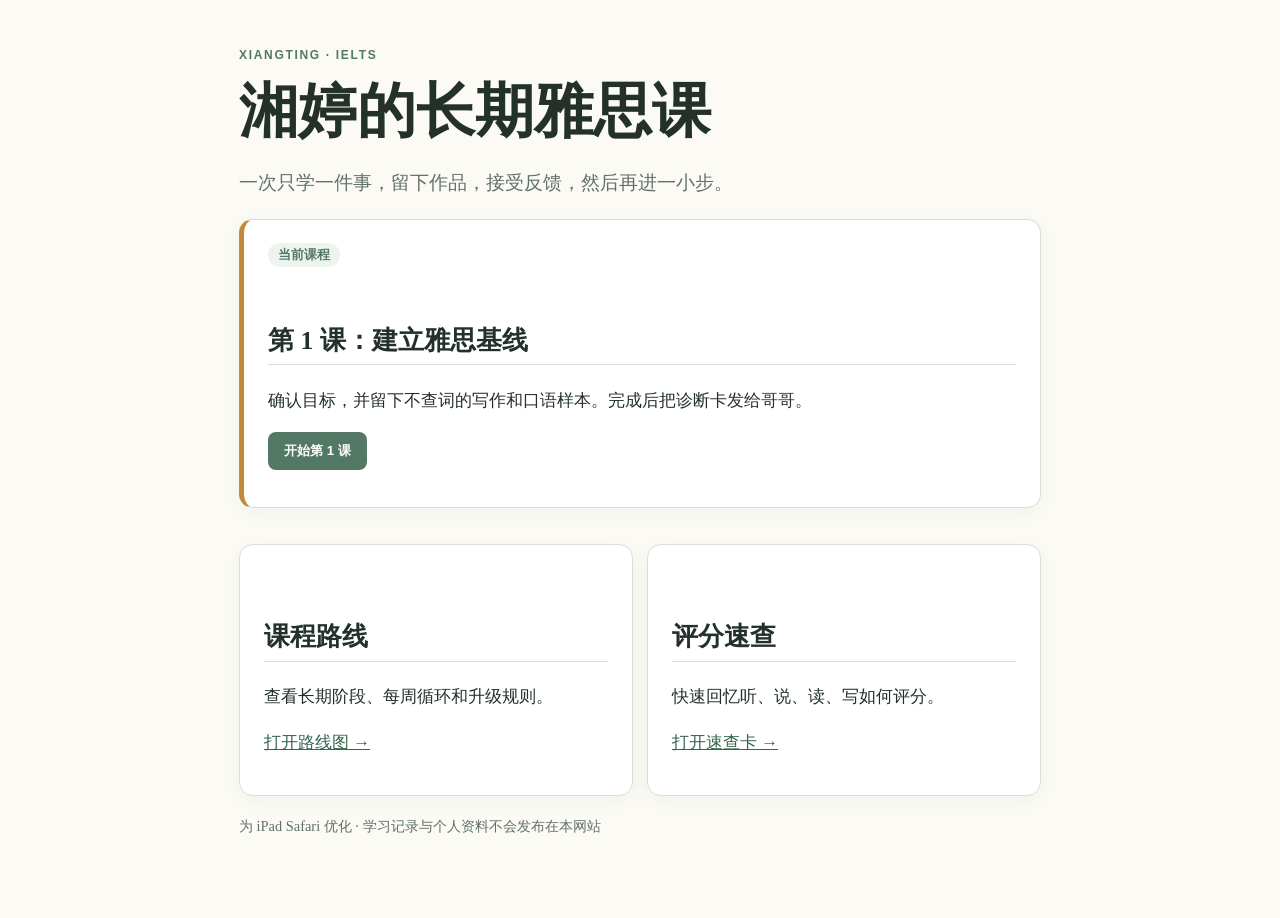
==== index.html @ 9e6229c8 "Add files via upload" ====
<!doctype html>
<html lang="zh-CN">
<head>
  <meta charset="utf-8">
  <meta name="viewport" content="width=device-width,initial-scale=1,viewport-fit=cover">
  <meta name="theme-color" content="#547866">
  <title>湘婷的雅思课</title>
  <link rel="stylesheet" href="assets/course.css">
</head>
<body>
  <main>
    <div class="eyebrow">Xiangting · IELTS</div>
    <h1>湘婷的长期雅思课</h1>
    <p class="lead">一次只学一件事，留下作品，接受反馈，然后再进一小步。</p>

    <section class="card win">
      <span class="pill">当前课程</span>
      <h2>第 1 课：建立雅思基线</h2>
      <p>确认目标，并留下不查词的写作和口语样本。完成后把诊断卡发给哥哥。</p>
      <p><a href="lessons/0001-ielts-baseline.html"><button>开始第 1 课</button></a></p>
    </section>

    <section class="grid">
      <div class="card">
        <h2>课程路线</h2>
        <p>查看长期阶段、每周循环和升级规则。</p>
        <p><a href="reference/course-roadmap.html">打开路线图 →</a></p>
      </div>
      <div class="card">
        <h2>评分速查</h2>
        <p>快速回忆听、说、读、写如何评分。</p>
        <p><a href="reference/scoring-card.html">打开速查卡 →</a></p>
      </div>
    </section>

    <footer>为 iPad Safari 优化 · 学习记录与个人资料不会发布在本网站</footer>
  </main>
</body>
</html>
---- assets/course.css ----
:root{--ink:#24312b;--muted:#627168;--paper:#fbfaf5;--card:#fff;--sage:#547866;--gold:#c28b3c;--line:#d9ded7;--soft:#edf3ee}*{box-sizing:border-box}body{margin:0;background:var(--paper);color:var(--ink);font:17px/1.7 Georgia,"Noto Serif SC",serif}main{max-width:850px;margin:auto;padding:48px 24px 80px}h1,h2,h3{line-height:1.25}h1{font-size:clamp(2rem,6vw,3.7rem);margin:.2em 0}h2{margin-top:2.2em;border-bottom:1px solid var(--line);padding-bottom:.3em}.eyebrow{color:var(--sage);text-transform:uppercase;letter-spacing:.14em;font:700 12px Arial,sans-serif}.lead{font-size:1.2rem;color:var(--muted);max-width:680px}.card{background:var(--card);border:1px solid var(--line);border-radius:14px;padding:20px 24px;margin:18px 0;box-shadow:0 5px 22px #314b3b0b}.win{border-left:5px solid var(--gold)}.task{border-left:5px solid var(--sage)}button{background:var(--sage);color:white;border:0;border-radius:8px;padding:10px 16px;font-weight:700;cursor:pointer}button.secondary{background:#e5ece7;color:var(--ink)}textarea,input,select{width:100%;padding:10px;border:1px solid #b9c5bd;border-radius:7px;font:inherit;background:white}label{display:block;font-weight:700;margin:14px 0 4px}.small,footer{font-size:.9rem;color:var(--muted)}.grid{display:grid;grid-template-columns:repeat(auto-fit,minmax(220px,1fr));gap:14px}.pill{display:inline-block;padding:3px 10px;border-radius:99px;background:var(--soft);color:var(--sage);font:700 13px Arial,sans-serif}a{color:#35654f}.timer{font:700 2rem Arial,sans-serif;color:var(--sage)}@media print{body{background:white}main{padding:0}.card{box-shadow:none}button{display:none}}
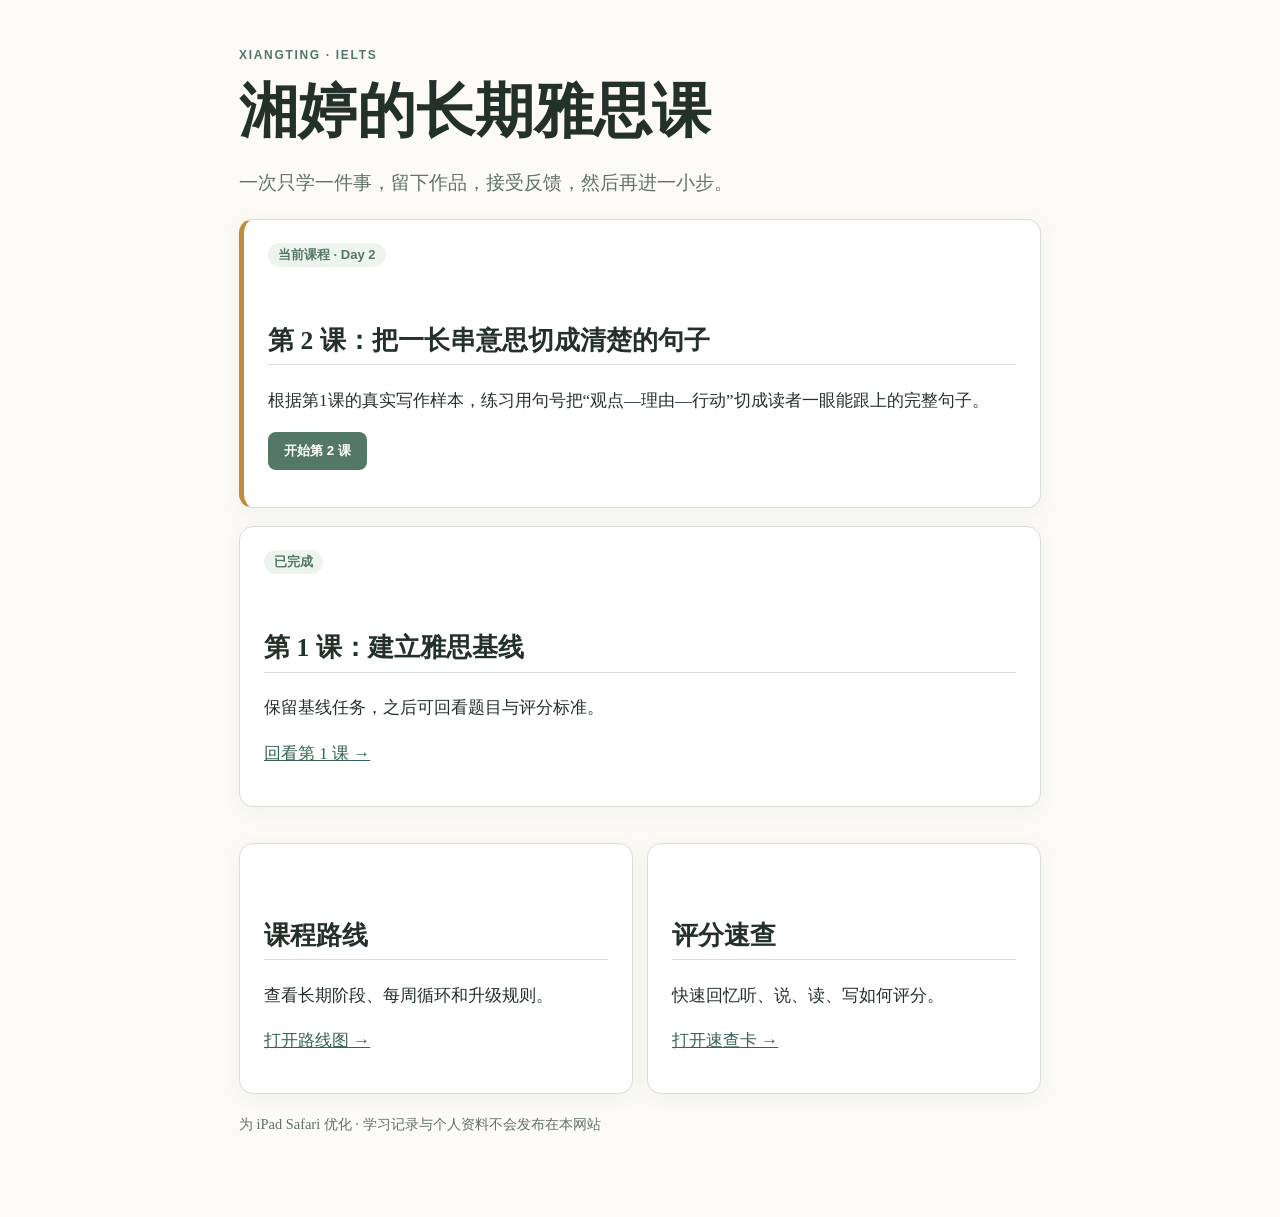
==== commit 6c345a89: "Add day 2 sentence boundaries lesson" ====
--- a/index.html
+++ b/index.html
@@ -14,10 +14,17 @@
     <p class="lead">一次只学一件事，留下作品，接受反馈，然后再进一小步。</p>
 
     <section class="card win">
-      <span class="pill">当前课程</span>
+      <span class="pill">当前课程 · Day 2</span>
+      <h2>第 2 课：把一长串意思切成清楚的句子</h2>
+      <p>根据第1课的真实写作样本，练习用句号把“观点—理由—行动”切成读者一眼能跟上的完整句子。</p>
+      <p><a href="lessons/0002-clear-sentence-boundaries.html"><button>开始第 2 课</button></a></p>
+    </section>
+
+    <section class="card">
+      <span class="pill">已完成</span>
       <h2>第 1 课：建立雅思基线</h2>
-      <p>确认目标，并留下不查词的写作和口语样本。完成后把诊断卡发给哥哥。</p>
-      <p><a href="lessons/0001-ielts-baseline.html"><button>开始第 1 课</button></a></p>
+      <p>保留基线任务，之后可回看题目与评分标准。</p>
+      <p><a href="lessons/0001-ielts-baseline.html">回看第 1 课 →</a></p>
     </section>
 
     <section class="grid">
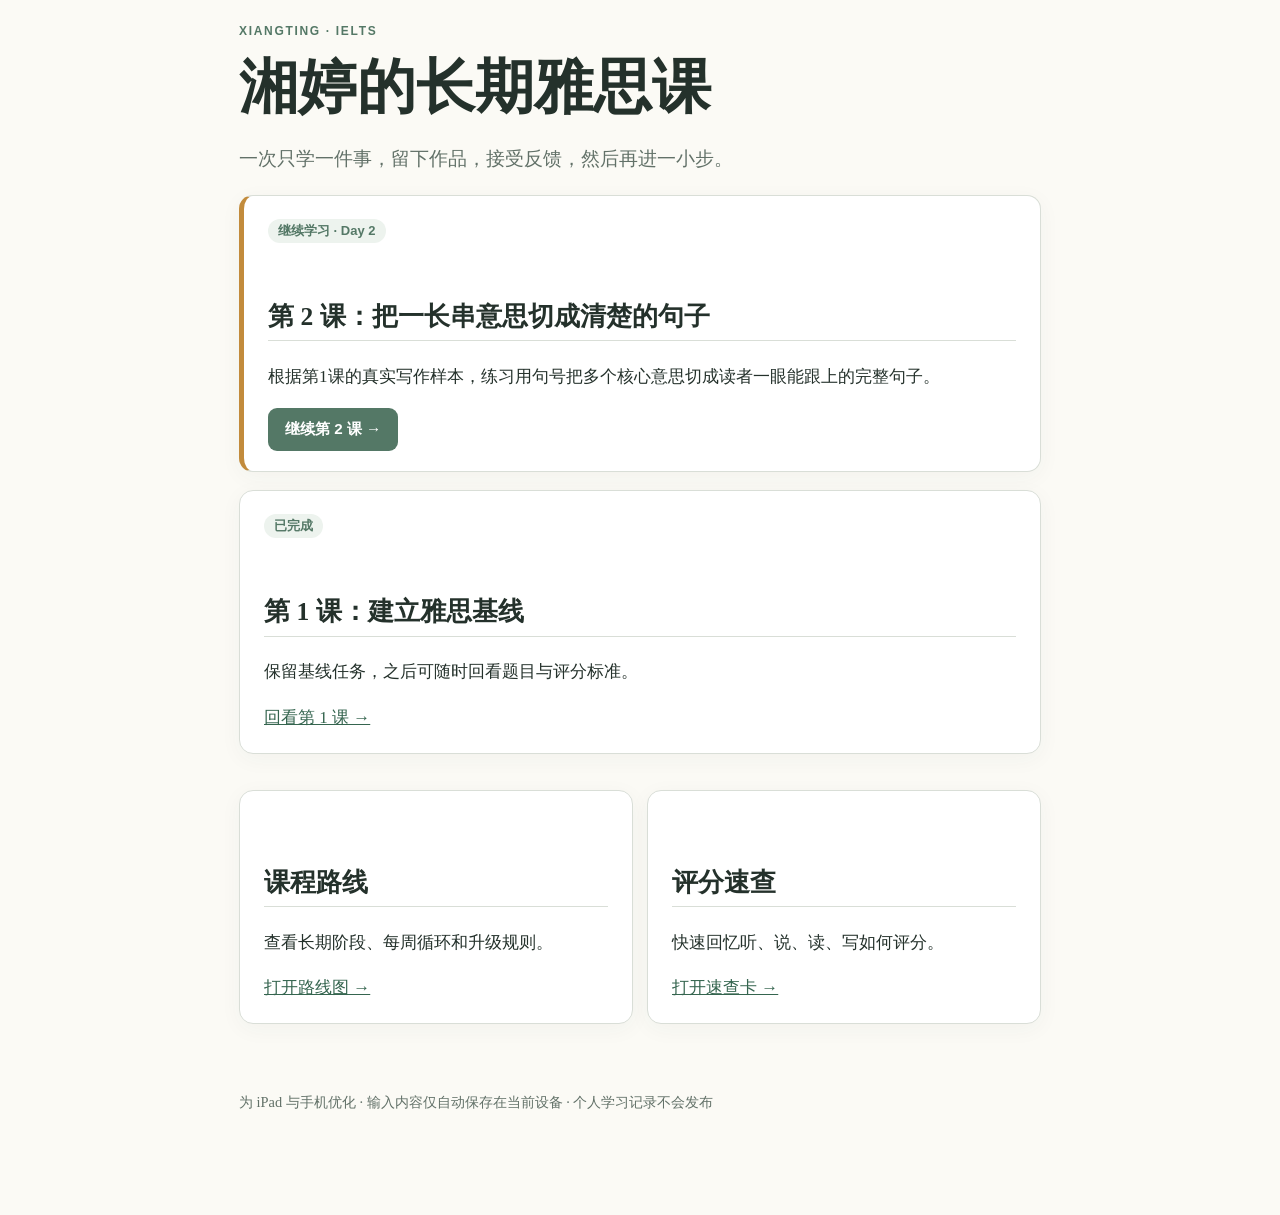
==== commit 50e90fd2: "Improve course navigation and lesson continuity" ====
--- a/index.html
+++ b/index.html
@@ -1,46 +1 @@
-<!doctype html>
-<html lang="zh-CN">
-<head>
-  <meta charset="utf-8">
-  <meta name="viewport" content="width=device-width,initial-scale=1,viewport-fit=cover">
-  <meta name="theme-color" content="#547866">
-  <title>湘婷的雅思课</title>
-  <link rel="stylesheet" href="assets/course.css">
-</head>
-<body>
-  <main>
-    <div class="eyebrow">Xiangting · IELTS</div>
-    <h1>湘婷的长期雅思课</h1>
-    <p class="lead">一次只学一件事，留下作品，接受反馈，然后再进一小步。</p>
-
-    <section class="card win">
-      <span class="pill">当前课程 · Day 2</span>
-      <h2>第 2 课：把一长串意思切成清楚的句子</h2>
-      <p>根据第1课的真实写作样本，练习用句号把“观点—理由—行动”切成读者一眼能跟上的完整句子。</p>
-      <p><a href="lessons/0002-clear-sentence-boundaries.html"><button>开始第 2 课</button></a></p>
-    </section>
-
-    <section class="card">
-      <span class="pill">已完成</span>
-      <h2>第 1 课：建立雅思基线</h2>
-      <p>保留基线任务，之后可回看题目与评分标准。</p>
-      <p><a href="lessons/0001-ielts-baseline.html">回看第 1 课 →</a></p>
-    </section>
-
-    <section class="grid">
-      <div class="card">
-        <h2>课程路线</h2>
-        <p>查看长期阶段、每周循环和升级规则。</p>
-        <p><a href="reference/course-roadmap.html">打开路线图 →</a></p>
-      </div>
-      <div class="card">
-        <h2>评分速查</h2>
-        <p>快速回忆听、说、读、写如何评分。</p>
-        <p><a href="reference/scoring-card.html">打开速查卡 →</a></p>
-      </div>
-    </section>
-
-    <footer>为 iPad Safari 优化 · 学习记录与个人资料不会发布在本网站</footer>
-  </main>
-</body>
-</html>
+<!doctype html><html lang="zh-CN"><head><meta charset="utf-8"><meta name="viewport" content="width=device-width,initial-scale=1,viewport-fit=cover"><meta name="theme-color" content="#547866"><title>湘婷的雅思课</title><link rel="stylesheet" href="assets/course.css"></head><body><a class="skip-link" href="#content">跳到主要内容</a><main id="content"><div class="eyebrow">Xiangting · IELTS</div><h1>湘婷的长期雅思课</h1><p class="lead">一次只学一件事，留下作品，接受反馈，然后再进一小步。</p><section class="card win"><span class="pill">继续学习 · Day 2</span><h2>第 2 课：把一长串意思切成清楚的句子</h2><p>根据第1课的真实写作样本，练习用句号把多个核心意思切成读者一眼能跟上的完整句子。</p><a class="button-link" href="lessons/0002-clear-sentence-boundaries.html">继续第 2 课 →</a></section><section class="card"><span class="pill">已完成</span><h2>第 1 课：建立雅思基线</h2><p>保留基线任务，之后可随时回看题目与评分标准。</p><a href="lessons/0001-ielts-baseline.html">回看第 1 课 →</a></section><section class="grid"><div class="card"><h2>课程路线</h2><p>查看长期阶段、每周循环和升级规则。</p><a href="reference/course-roadmap.html">打开路线图 →</a></div><div class="card"><h2>评分速查</h2><p>快速回忆听、说、读、写如何评分。</p><a href="reference/scoring-card.html">打开速查卡 →</a></div></section><footer>为 iPad 与手机优化 · 输入内容仅自动保存在当前设备 · 个人学习记录不会发布</footer></main></body></html>
--- a/assets/course.css
+++ b/assets/course.css
@@ -1 +1 @@
-:root{--ink:#24312b;--muted:#627168;--paper:#fbfaf5;--card:#fff;--sage:#547866;--gold:#c28b3c;--line:#d9ded7;--soft:#edf3ee}*{box-sizing:border-box}body{margin:0;background:var(--paper);color:var(--ink);font:17px/1.7 Georgia,"Noto Serif SC",serif}main{max-width:850px;margin:auto;padding:48px 24px 80px}h1,h2,h3{line-height:1.25}h1{font-size:clamp(2rem,6vw,3.7rem);margin:.2em 0}h2{margin-top:2.2em;border-bottom:1px solid var(--line);padding-bottom:.3em}.eyebrow{color:var(--sage);text-transform:uppercase;letter-spacing:.14em;font:700 12px Arial,sans-serif}.lead{font-size:1.2rem;color:var(--muted);max-width:680px}.card{background:var(--card);border:1px solid var(--line);border-radius:14px;padding:20px 24px;margin:18px 0;box-shadow:0 5px 22px #314b3b0b}.win{border-left:5px solid var(--gold)}.task{border-left:5px solid var(--sage)}button{background:var(--sage);color:white;border:0;border-radius:8px;padding:10px 16px;font-weight:700;cursor:pointer}button.secondary{background:#e5ece7;color:var(--ink)}textarea,input,select{width:100%;padding:10px;border:1px solid #b9c5bd;border-radius:7px;font:inherit;background:white}label{display:block;font-weight:700;margin:14px 0 4px}.small,footer{font-size:.9rem;color:var(--muted)}.grid{display:grid;grid-template-columns:repeat(auto-fit,minmax(220px,1fr));gap:14px}.pill{display:inline-block;padding:3px 10px;border-radius:99px;background:var(--soft);color:var(--sage);font:700 13px Arial,sans-serif}a{color:#35654f}.timer{font:700 2rem Arial,sans-serif;color:var(--sage)}@media print{body{background:white}main{padding:0}.card{box-shadow:none}button{display:none}}
+:root{--ink:#24312b;--muted:#627168;--paper:#fbfaf5;--card:#fff;--sage:#547866;--sage-dark:#35654f;--gold:#c28b3c;--line:#d9ded7;--soft:#edf3ee}*{box-sizing:border-box}html{scroll-behavior:smooth}body{margin:0;background:var(--paper);color:var(--ink);font:17px/1.7 Georgia,"Noto Serif SC",serif}main{max-width:850px;margin:auto;padding:24px 24px calc(100px + env(safe-area-inset-bottom))}h1,h2,h3{line-height:1.25}h1{font-size:clamp(2rem,6vw,3.7rem);margin:.2em 0}h2{margin-top:2.2em;border-bottom:1px solid var(--line);padding-bottom:.3em}.eyebrow{color:var(--sage);text-transform:uppercase;letter-spacing:.14em;font:700 12px Arial,sans-serif}.lead{font-size:1.2rem;color:var(--muted);max-width:680px}.card{background:var(--card);border:1px solid var(--line);border-radius:14px;padding:20px 24px;margin:18px 0;box-shadow:0 5px 22px #314b3b0b}.win{border-left:5px solid var(--gold)}.task{border-left:5px solid var(--sage)}button,.button-link{display:inline-block;background:var(--sage);color:#fff;border:0;border-radius:9px;padding:11px 17px;font:700 .95rem Arial,sans-serif;cursor:pointer;text-decoration:none}.button-link.secondary{background:var(--soft);color:var(--ink);border:1px solid var(--line)}button:hover,.button-link:hover{background:var(--sage-dark)}button:focus-visible,.button-link:focus-visible,a:focus-visible,input:focus-visible,textarea:focus-visible,select:focus-visible{outline:3px solid #d8ad6f;outline-offset:3px}textarea,input,select{width:100%;padding:10px;border:1px solid #b9c5bd;border-radius:7px;font:inherit;background:white}label{display:block;font-weight:700;margin:14px 0 4px}.small,footer{font-size:.9rem;color:var(--muted)}.grid{display:grid;grid-template-columns:repeat(auto-fit,minmax(220px,1fr));gap:14px}.pill{display:inline-block;padding:3px 10px;border-radius:99px;background:var(--soft);color:var(--sage);font:700 13px Arial,sans-serif}a{color:var(--sage-dark)}.timer{font:700 2rem Arial,sans-serif;color:var(--sage)}.top-nav{display:flex;align-items:center;justify-content:space-between;gap:12px;margin:0 0 30px;padding-bottom:12px;border-bottom:1px solid var(--line);font:700 .9rem Arial,sans-serif}.top-nav a{text-decoration:none}.lesson-nav{position:fixed;z-index:20;left:0;right:0;bottom:0;display:grid;grid-template-columns:1fr auto 1fr;align-items:center;gap:8px;padding:10px max(14px,env(safe-area-inset-left)) calc(10px + env(safe-area-inset-bottom)) max(14px,env(safe-area-inset-right));background:rgba(251,250,245,.96);border-top:1px solid var(--line);box-shadow:0 -8px 24px #24312b12;backdrop-filter:blur(12px);font:700 .9rem Arial,sans-serif}.lesson-nav a,.lesson-nav span{min-height:44px;display:flex;align-items:center;padding:8px 12px;border-radius:9px;text-decoration:none}.lesson-nav .home{justify-content:center;background:var(--soft)}.lesson-nav .next{justify-content:flex-end;text-align:right}.lesson-nav .disabled{color:#8a928d}.save-note{min-height:1.5em;color:var(--sage);font-size:.85rem}.skip-link{position:absolute;left:-9999px;top:8px}.skip-link:focus{left:8px;z-index:50;background:white;padding:8px}.action-row{display:flex;flex-wrap:wrap;gap:10px;align-items:center}footer{margin-top:48px}@media(max-width:520px){main{padding-left:16px;padding-right:16px}.card{padding:18px}.lesson-nav a,.lesson-nav span{padding:7px 5px;font-size:.82rem}.lesson-nav .home{padding-inline:10px}}@media print{body{background:white}main{padding:0}.card{box-shadow:none}.lesson-nav,button,.skip-link{display:none}}
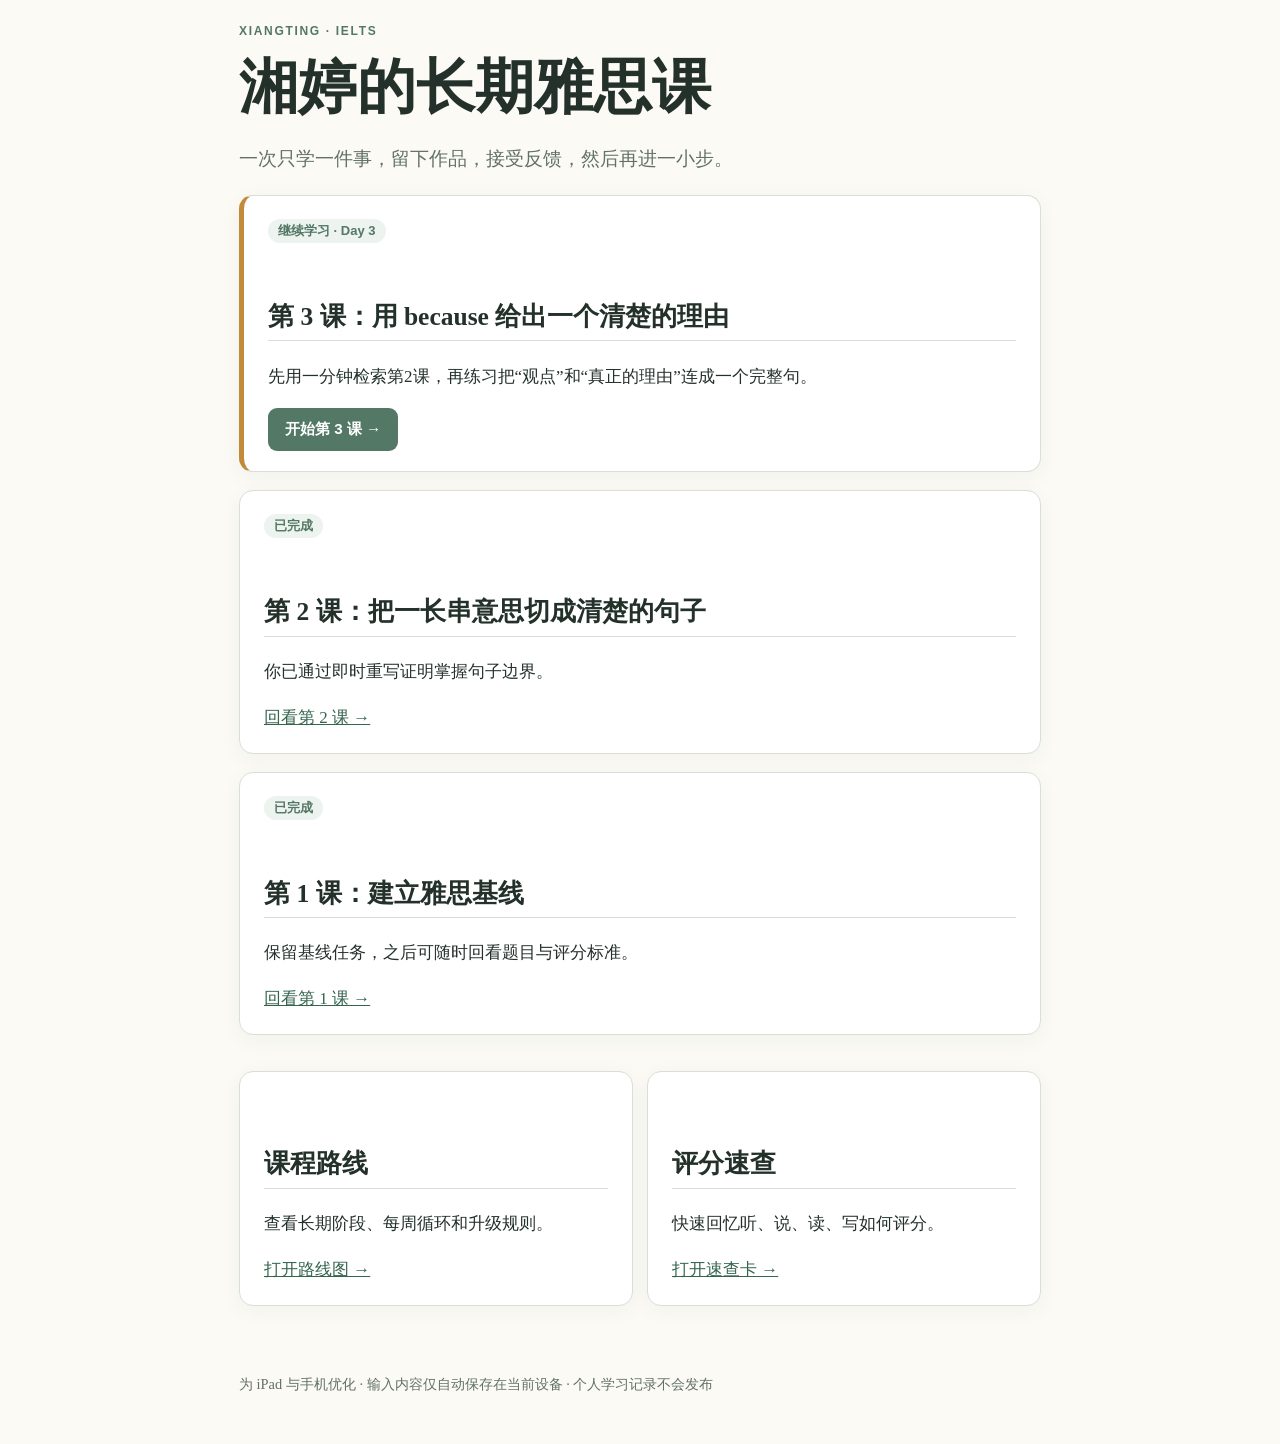
==== commit 9d07ea78: "Publish IELTS lesson 3" ====
--- a/index.html
+++ b/index.html
@@ -1 +1 @@
-<!doctype html><html lang="zh-CN"><head><meta charset="utf-8"><meta name="viewport" content="width=device-width,initial-scale=1,viewport-fit=cover"><meta name="theme-color" content="#547866"><title>湘婷的雅思课</title><link rel="stylesheet" href="assets/course.css"></head><body><a class="skip-link" href="#content">跳到主要内容</a><main id="content"><div class="eyebrow">Xiangting · IELTS</div><h1>湘婷的长期雅思课</h1><p class="lead">一次只学一件事，留下作品，接受反馈，然后再进一小步。</p><section class="card win"><span class="pill">继续学习 · Day 2</span><h2>第 2 课：把一长串意思切成清楚的句子</h2><p>根据第1课的真实写作样本，练习用句号把多个核心意思切成读者一眼能跟上的完整句子。</p><a class="button-link" href="lessons/0002-clear-sentence-boundaries.html">继续第 2 课 →</a></section><section class="card"><span class="pill">已完成</span><h2>第 1 课：建立雅思基线</h2><p>保留基线任务，之后可随时回看题目与评分标准。</p><a href="lessons/0001-ielts-baseline.html">回看第 1 课 →</a></section><section class="grid"><div class="card"><h2>课程路线</h2><p>查看长期阶段、每周循环和升级规则。</p><a href="reference/course-roadmap.html">打开路线图 →</a></div><div class="card"><h2>评分速查</h2><p>快速回忆听、说、读、写如何评分。</p><a href="reference/scoring-card.html">打开速查卡 →</a></div></section><footer>为 iPad 与手机优化 · 输入内容仅自动保存在当前设备 · 个人学习记录不会发布</footer></main></body></html>+<!doctype html><html lang="zh-CN"><head><meta charset="utf-8"><meta name="viewport" content="width=device-width,initial-scale=1,viewport-fit=cover"><meta name="theme-color" content="#547866"><title>湘婷的雅思课</title><link rel="stylesheet" href="assets/course.css"></head><body><a class="skip-link" href="#content">跳到主要内容</a><main id="content"><div class="eyebrow">Xiangting · IELTS</div><h1>湘婷的长期雅思课</h1><p class="lead">一次只学一件事，留下作品，接受反馈，然后再进一小步。</p><section class="card win"><span class="pill">继续学习 · Day 3</span><h2>第 3 课：用 because 给出一个清楚的理由</h2><p>先用一分钟检索第2课，再练习把“观点”和“真正的理由”连成一个完整句。</p><a class="button-link" href="lessons/0003-give-one-clear-reason.html">开始第 3 课 →</a></section><section class="card"><span class="pill">已完成</span><h2>第 2 课：把一长串意思切成清楚的句子</h2><p>你已通过即时重写证明掌握句子边界。</p><a href="lessons/0002-clear-sentence-boundaries.html">回看第 2 课 →</a></section><section class="card"><span class="pill">已完成</span><h2>第 1 课：建立雅思基线</h2><p>保留基线任务，之后可随时回看题目与评分标准。</p><a href="lessons/0001-ielts-baseline.html">回看第 1 课 →</a></section><section class="grid"><div class="card"><h2>课程路线</h2><p>查看长期阶段、每周循环和升级规则。</p><a href="reference/course-roadmap.html">打开路线图 →</a></div><div class="card"><h2>评分速查</h2><p>快速回忆听、说、读、写如何评分。</p><a href="reference/scoring-card.html">打开速查卡 →</a></div></section><footer>为 iPad 与手机优化 · 输入内容仅自动保存在当前设备 · 个人学习记录不会发布</footer></main></body></html>
--- a/assets/course.css
+++ b/assets/course.css
@@ -1 +1 @@
-:root{--ink:#24312b;--muted:#627168;--paper:#fbfaf5;--card:#fff;--sage:#547866;--sage-dark:#35654f;--gold:#c28b3c;--line:#d9ded7;--soft:#edf3ee}*{box-sizing:border-box}html{scroll-behavior:smooth}body{margin:0;background:var(--paper);color:var(--ink);font:17px/1.7 Georgia,"Noto Serif SC",serif}main{max-width:850px;margin:auto;padding:24px 24px calc(100px + env(safe-area-inset-bottom))}h1,h2,h3{line-height:1.25}h1{font-size:clamp(2rem,6vw,3.7rem);margin:.2em 0}h2{margin-top:2.2em;border-bottom:1px solid var(--line);padding-bottom:.3em}.eyebrow{color:var(--sage);text-transform:uppercase;letter-spacing:.14em;font:700 12px Arial,sans-serif}.lead{font-size:1.2rem;color:var(--muted);max-width:680px}.card{background:var(--card);border:1px solid var(--line);border-radius:14px;padding:20px 24px;margin:18px 0;box-shadow:0 5px 22px #314b3b0b}.win{border-left:5px solid var(--gold)}.task{border-left:5px solid var(--sage)}button,.button-link{display:inline-block;background:var(--sage);color:#fff;border:0;border-radius:9px;padding:11px 17px;font:700 .95rem Arial,sans-serif;cursor:pointer;text-decoration:none}.button-link.secondary{background:var(--soft);color:var(--ink);border:1px solid var(--line)}button:hover,.button-link:hover{background:var(--sage-dark)}button:focus-visible,.button-link:focus-visible,a:focus-visible,input:focus-visible,textarea:focus-visible,select:focus-visible{outline:3px solid #d8ad6f;outline-offset:3px}textarea,input,select{width:100%;padding:10px;border:1px solid #b9c5bd;border-radius:7px;font:inherit;background:white}label{display:block;font-weight:700;margin:14px 0 4px}.small,footer{font-size:.9rem;color:var(--muted)}.grid{display:grid;grid-template-columns:repeat(auto-fit,minmax(220px,1fr));gap:14px}.pill{display:inline-block;padding:3px 10px;border-radius:99px;background:var(--soft);color:var(--sage);font:700 13px Arial,sans-serif}a{color:var(--sage-dark)}.timer{font:700 2rem Arial,sans-serif;color:var(--sage)}.top-nav{display:flex;align-items:center;justify-content:space-between;gap:12px;margin:0 0 30px;padding-bottom:12px;border-bottom:1px solid var(--line);font:700 .9rem Arial,sans-serif}.top-nav a{text-decoration:none}.lesson-nav{position:fixed;z-index:20;left:0;right:0;bottom:0;display:grid;grid-template-columns:1fr auto 1fr;align-items:center;gap:8px;padding:10px max(14px,env(safe-area-inset-left)) calc(10px + env(safe-area-inset-bottom)) max(14px,env(safe-area-inset-right));background:rgba(251,250,245,.96);border-top:1px solid var(--line);box-shadow:0 -8px 24px #24312b12;backdrop-filter:blur(12px);font:700 .9rem Arial,sans-serif}.lesson-nav a,.lesson-nav span{min-height:44px;display:flex;align-items:center;padding:8px 12px;border-radius:9px;text-decoration:none}.lesson-nav .home{justify-content:center;background:var(--soft)}.lesson-nav .next{justify-content:flex-end;text-align:right}.lesson-nav .disabled{color:#8a928d}.save-note{min-height:1.5em;color:var(--sage);font-size:.85rem}.skip-link{position:absolute;left:-9999px;top:8px}.skip-link:focus{left:8px;z-index:50;background:white;padding:8px}.action-row{display:flex;flex-wrap:wrap;gap:10px;align-items:center}footer{margin-top:48px}@media(max-width:520px){main{padding-left:16px;padding-right:16px}.card{padding:18px}.lesson-nav a,.lesson-nav span{padding:7px 5px;font-size:.82rem}.lesson-nav .home{padding-inline:10px}}@media print{body{background:white}main{padding:0}.card{box-shadow:none}.lesson-nav,button,.skip-link{display:none}}+:root{--ink:#24312b;--muted:#627168;--paper:#fbfaf5;--card:#fff;--sage:#547866;--sage-dark:#35654f;--gold:#c28b3c;--line:#d9ded7;--soft:#edf3ee}*{box-sizing:border-box}html{scroll-behavior:smooth}body{margin:0;background:var(--paper);color:var(--ink);font:17px/1.7 Georgia,"Noto Serif SC",serif}main{max-width:850px;margin:auto;padding:24px 24px calc(48px + env(safe-area-inset-bottom))}h1,h2,h3{line-height:1.25}h1{font-size:clamp(2rem,6vw,3.7rem);margin:.2em 0}h2{margin-top:2.2em;border-bottom:1px solid var(--line);padding-bottom:.3em}.eyebrow{color:var(--sage);text-transform:uppercase;letter-spacing:.14em;font:700 12px Arial,sans-serif}.lead{font-size:1.2rem;color:var(--muted);max-width:680px}.card{background:var(--card);border:1px solid var(--line);border-radius:14px;padding:20px 24px;margin:18px 0;box-shadow:0 5px 22px #314b3b0b}.win{border-left:5px solid var(--gold)}.task{border-left:5px solid var(--sage)}button,.button-link{display:inline-block;background:var(--sage);color:#fff;border:0;border-radius:9px;padding:11px 17px;font:700 .95rem Arial,sans-serif;cursor:pointer;text-decoration:none}.button-link.secondary{background:var(--soft);color:var(--ink);border:1px solid var(--line)}button:hover,.button-link:hover{background:var(--sage-dark)}button:focus-visible,.button-link:focus-visible,a:focus-visible,input:focus-visible,textarea:focus-visible,select:focus-visible{outline:3px solid #d8ad6f;outline-offset:3px}textarea,input,select{width:100%;padding:10px;border:1px solid #b9c5bd;border-radius:7px;font:inherit;background:white}label{display:block;font-weight:700;margin:14px 0 4px}.small,footer{font-size:.9rem;color:var(--muted)}.grid{display:grid;grid-template-columns:repeat(auto-fit,minmax(220px,1fr));gap:14px}.pill{display:inline-block;padding:3px 10px;border-radius:99px;background:var(--soft);color:var(--sage);font:700 13px Arial,sans-serif}a{color:var(--sage-dark)}.timer{font:700 2rem Arial,sans-serif;color:var(--sage)}.top-nav{display:flex;align-items:center;justify-content:space-between;gap:12px;margin:0 0 30px;padding-bottom:12px;border-bottom:1px solid var(--line);font:700 .9rem Arial,sans-serif}.top-nav a{text-decoration:none}.lesson-nav{position:static;display:grid;grid-template-columns:1fr auto 1fr;align-items:center;gap:8px;padding:10px max(14px,env(safe-area-inset-left)) calc(10px + env(safe-area-inset-bottom)) max(14px,env(safe-area-inset-right));background:rgba(251,250,245,.96);border-top:1px solid var(--line);box-shadow:0 -8px 24px #24312b12;backdrop-filter:blur(12px);font:700 .9rem Arial,sans-serif}.lesson-nav a,.lesson-nav span{min-height:44px;display:flex;align-items:center;padding:8px 12px;border-radius:9px;text-decoration:none}.lesson-nav .home{justify-content:center;background:var(--soft)}.lesson-nav .next{justify-content:flex-end;text-align:right}.lesson-nav .disabled{color:#8a928d}.save-note{min-height:1.5em;color:var(--sage);font-size:.85rem}.skip-link{position:absolute;left:-9999px;top:8px}.skip-link:focus{left:8px;z-index:50;background:white;padding:8px}.action-row{display:flex;flex-wrap:wrap;gap:10px;align-items:center}footer{margin-top:48px}.lesson-nav{max-width:850px;margin:24px auto 0}@media(max-width:520px){main{padding-left:16px;padding-right:16px}.card{padding:18px}.lesson-nav a,.lesson-nav span{padding:7px 5px;font-size:.82rem}.lesson-nav .home{padding-inline:10px}}@media print{body{background:white}main{padding:0}.card{box-shadow:none}.lesson-nav,button,.skip-link{display:none}}
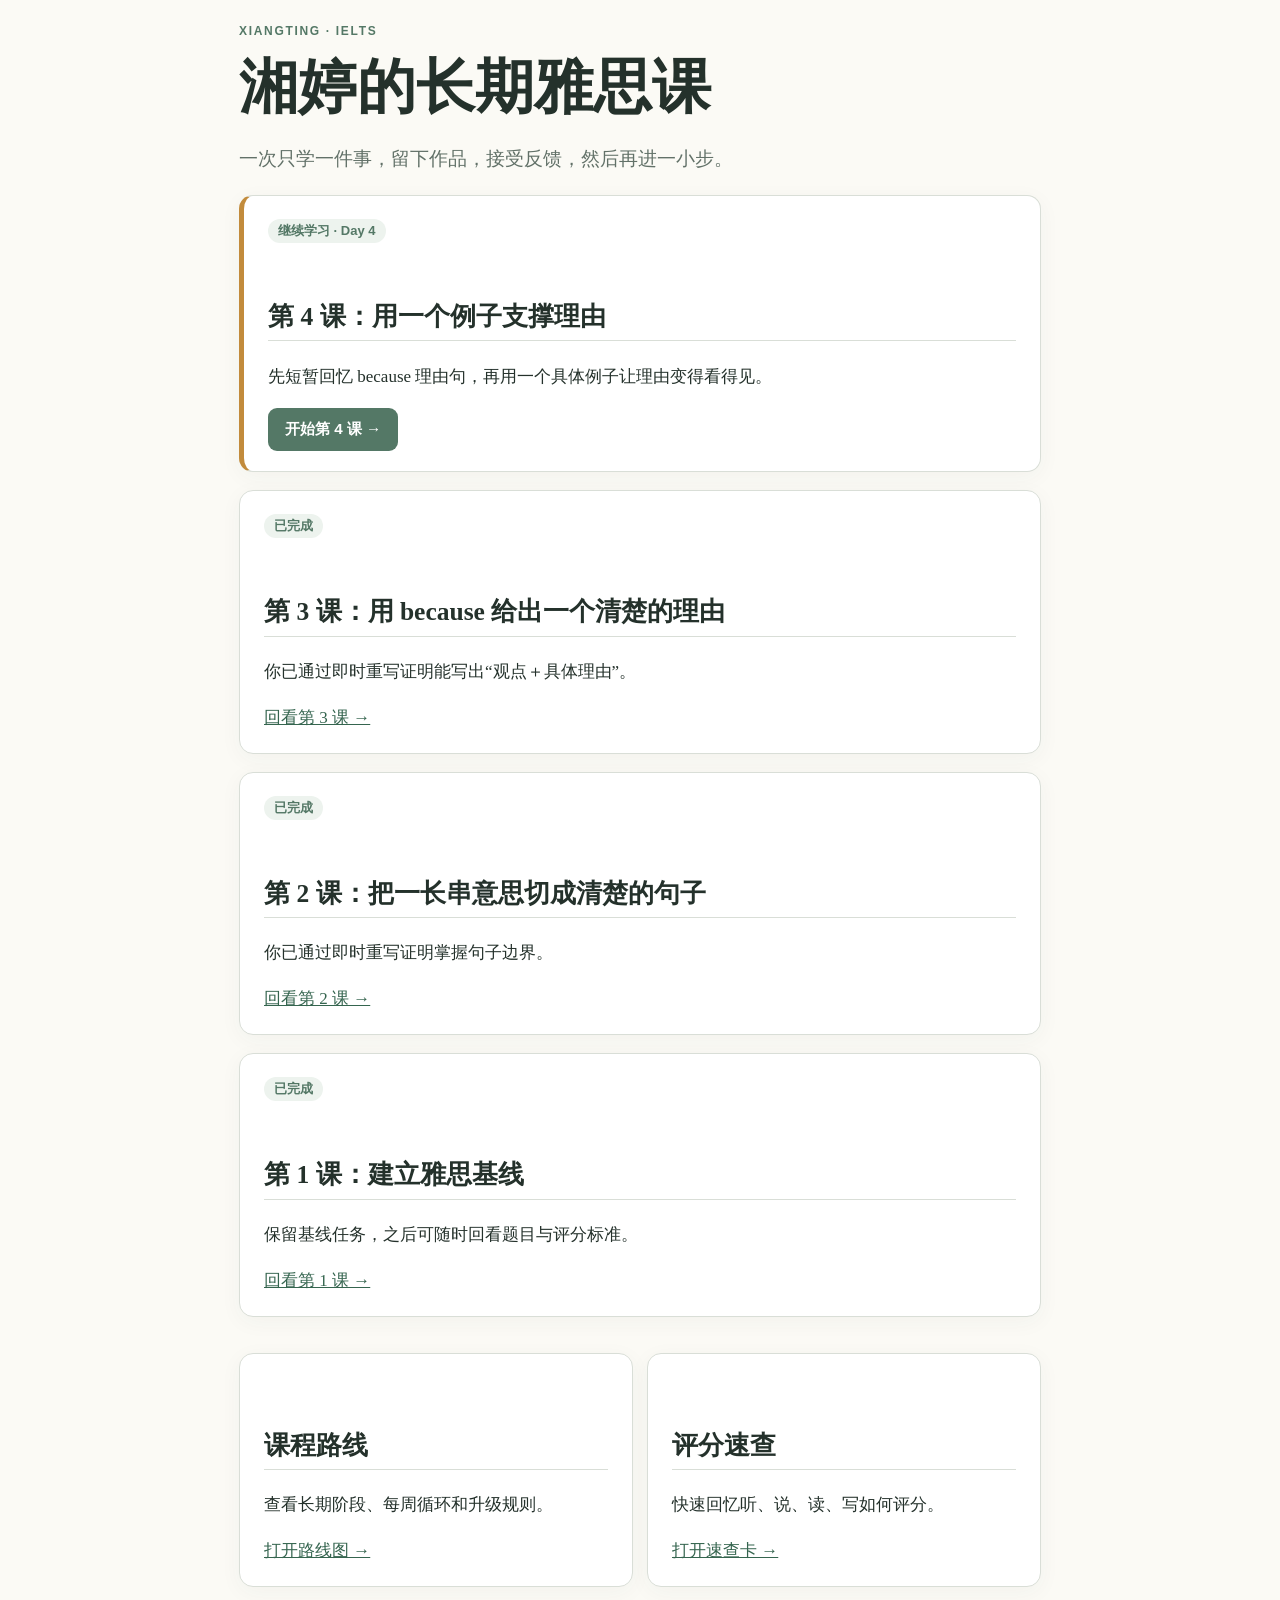
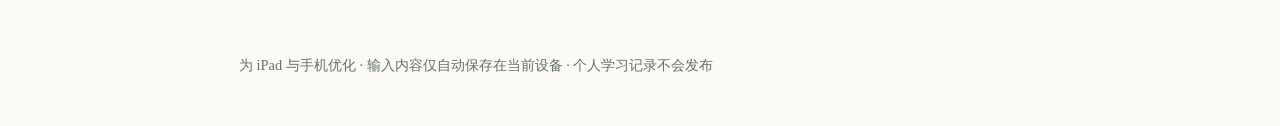
==== commit aea10207: "Publish lesson 4 example support" ====
--- a/index.html
+++ b/index.html
@@ -1 +1,50 @@
-<!doctype html><html lang="zh-CN"><head><meta charset="utf-8"><meta name="viewport" content="width=device-width,initial-scale=1,viewport-fit=cover"><meta name="theme-color" content="#547866"><title>湘婷的雅思课</title><link rel="stylesheet" href="assets/course.css"></head><body><a class="skip-link" href="#content">跳到主要内容</a><main id="content"><div class="eyebrow">Xiangting · IELTS</div><h1>湘婷的长期雅思课</h1><p class="lead">一次只学一件事，留下作品，接受反馈，然后再进一小步。</p><section class="card win"><span class="pill">继续学习 · Day 3</span><h2>第 3 课：用 because 给出一个清楚的理由</h2><p>先用一分钟检索第2课，再练习把“观点”和“真正的理由”连成一个完整句。</p><a class="button-link" href="lessons/0003-give-one-clear-reason.html">开始第 3 课 →</a></section><section class="card"><span class="pill">已完成</span><h2>第 2 课：把一长串意思切成清楚的句子</h2><p>你已通过即时重写证明掌握句子边界。</p><a href="lessons/0002-clear-sentence-boundaries.html">回看第 2 课 →</a></section><section class="card"><span class="pill">已完成</span><h2>第 1 课：建立雅思基线</h2><p>保留基线任务，之后可随时回看题目与评分标准。</p><a href="lessons/0001-ielts-baseline.html">回看第 1 课 →</a></section><section class="grid"><div class="card"><h2>课程路线</h2><p>查看长期阶段、每周循环和升级规则。</p><a href="reference/course-roadmap.html">打开路线图 →</a></div><div class="card"><h2>评分速查</h2><p>快速回忆听、说、读、写如何评分。</p><a href="reference/scoring-card.html">打开速查卡 →</a></div></section><footer>为 iPad 与手机优化 · 输入内容仅自动保存在当前设备 · 个人学习记录不会发布</footer></main></body></html>
+<!doctype html>
+<html lang="zh-CN">
+<head>
+  <meta charset="utf-8">
+  <meta name="viewport" content="width=device-width,initial-scale=1,viewport-fit=cover">
+  <meta name="theme-color" content="#547866">
+  <meta name="apple-mobile-web-app-capable" content="yes">
+  <meta name="apple-mobile-web-app-title" content="湘婷的雅思课">
+  <title>湘婷的雅思课</title>
+  <link rel="stylesheet" href="assets/course.css">
+</head>
+<body>
+<a class="skip-link" href="#content">跳到主要内容</a>
+<main id="content">
+  <div class="eyebrow">Xiangting · IELTS</div>
+  <h1>湘婷的长期雅思课</h1>
+  <p class="lead">一次只学一件事，留下作品，接受反馈，然后再进一小步。</p>
+  <section class="card win">
+    <span class="pill">继续学习 · Day 4</span>
+    <h2>第 4 课：用一个例子支撑理由</h2>
+    <p>先短暂回忆 because 理由句，再用一个具体例子让理由变得看得见。</p>
+    <a class="button-link" href="lessons/0004-support-with-one-example.html">开始第 4 课 →</a>
+  </section>
+  <section class="card">
+    <span class="pill">已完成</span>
+    <h2>第 3 课：用 because 给出一个清楚的理由</h2>
+    <p>你已通过即时重写证明能写出“观点＋具体理由”。</p>
+    <a href="lessons/0003-give-one-clear-reason.html">回看第 3 课 →</a>
+  </section>
+  <section class="card">
+    <span class="pill">已完成</span>
+    <h2>第 2 课：把一长串意思切成清楚的句子</h2>
+    <p>你已通过即时重写证明掌握句子边界。</p>
+    <a href="lessons/0002-clear-sentence-boundaries.html">回看第 2 课 →</a>
+  </section>
+  <section class="card">
+    <span class="pill">已完成</span>
+    <h2>第 1 课：建立雅思基线</h2>
+    <p>保留基线任务，之后可随时回看题目与评分标准。</p>
+    <a href="lessons/0001-ielts-baseline.html">回看第 1 课 →</a>
+  </section>
+  <section class="grid">
+    <div class="card"><h2>课程路线</h2><p>查看长期阶段、每周循环和升级规则。</p><a href="reference/course-roadmap.html">打开路线图 →</a></div>
+    <div class="card"><h2>评分速查</h2><p>快速回忆听、说、读、写如何评分。</p><a href="reference/scoring-card.html">打开速查卡 →</a></div>
+  </section>
+  <footer>为 iPad 与手机优化 · 输入内容仅自动保存在当前设备 · 个人学习记录不会发布</footer>
+</main>
+<script src="assets/course.js"></script>
+</body>
+</html>
